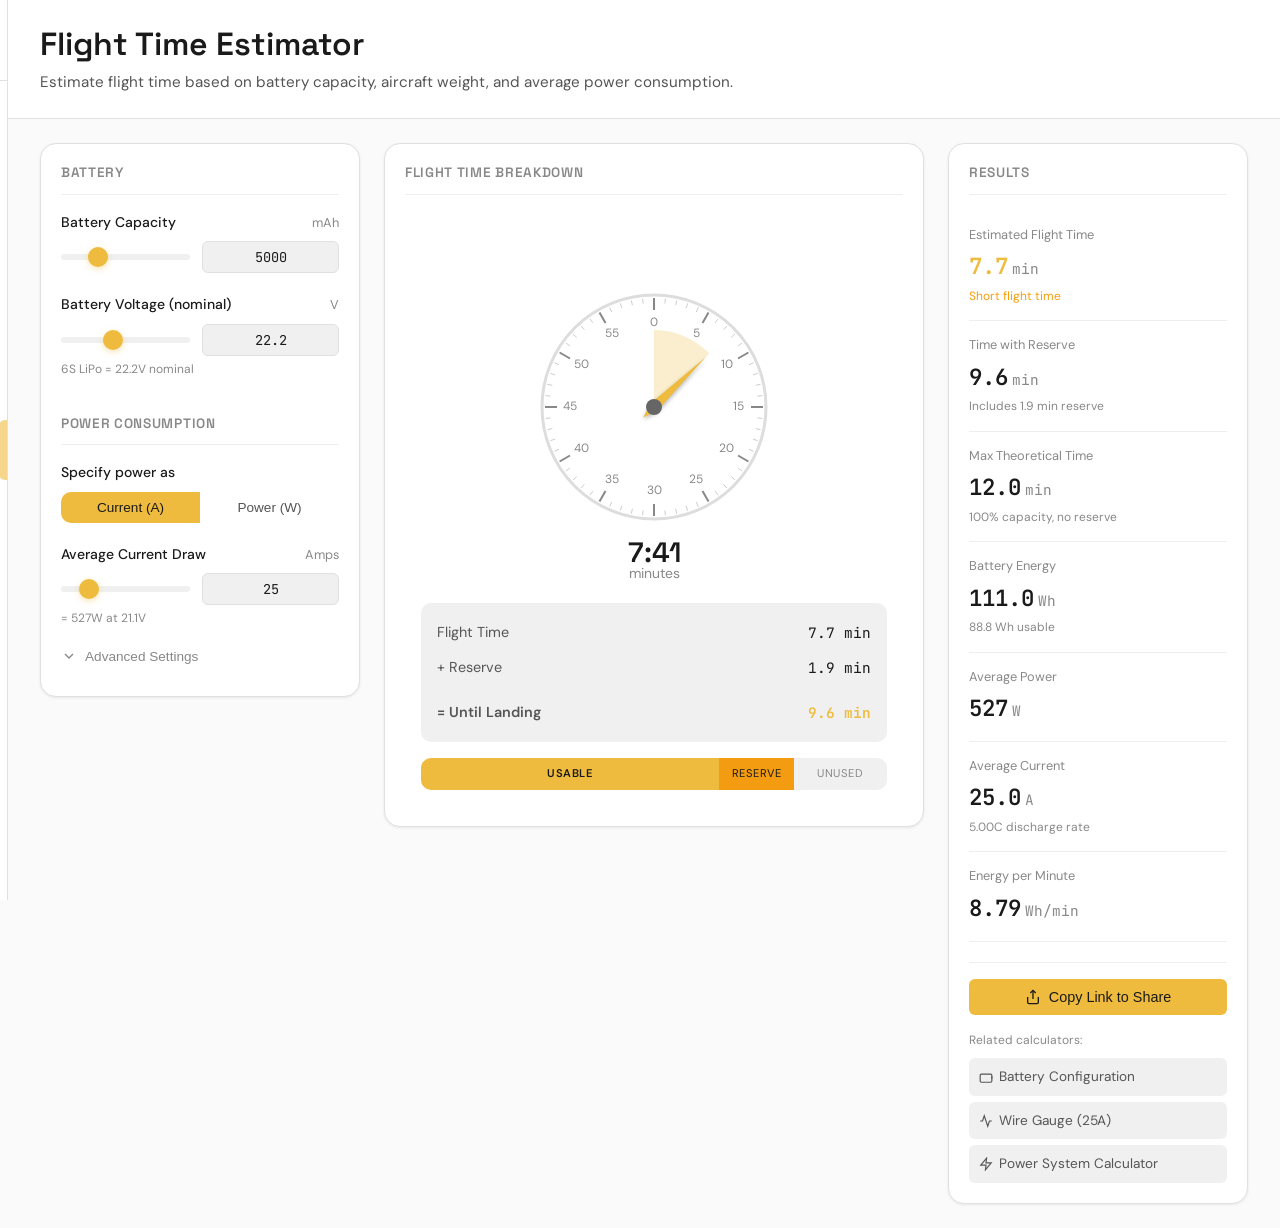
==== flight-time.html @ ba7ab537 "Initial commit" ====
<!DOCTYPE html>
<html lang="en">
<head>
  <meta charset="UTF-8">
  <meta name="viewport" content="width=device-width, initial-scale=1.0">
  <title>Flight Time Estimator - FlightBench</title>
  <meta name="description" content="Estimate UAV flight time based on battery capacity, aircraft weight, and power consumption. Calculate hover time and mixed flight profiles.">

  <!-- Fonts -->
  <link rel="preconnect" href="https://fonts.googleapis.com">
  <link rel="preconnect" href="https://fonts.gstatic.com" crossorigin>
  <link href="https://fonts.googleapis.com/css2?family=DM+Sans:wght@400;500;600;700&family=JetBrains+Mono:wght@400;500&family=Space+Grotesk:wght@500;600;700&display=swap" rel="stylesheet">

  <link rel="stylesheet" href="styles.css">

  <!-- Favicon -->
  <link rel="icon" href="data:image/svg+xml,<svg xmlns='http://www.w3.org/2000/svg' viewBox='0 0 100 100'><rect fill='%23eebb3e' rx='20' width='100' height='100'/><path d='M50 20 L70 45 L60 45 L60 80 L40 80 L40 45 L30 45 Z' fill='%231a1a1a'/></svg>">
</head>
<body>
  <div class="app-container">
    <!-- Sidebar Navigation -->
    <aside class="sidebar">
      <div class="sidebar-header">
        <a href="index.html" class="logo">
          <div class="logo-icon">
            <svg viewBox="0 0 24 24" fill="none" stroke="currentColor" stroke-width="2">
              <path d="M12 2L15 9H21L16 14L18 22L12 18L6 22L8 14L3 9H9L12 2Z"/>
            </svg>
          </div>
          <span class="logo-text">Flight<span>Bench</span></span>
        </a>
      </div>

      <div class="sidebar-search">
        <input type="text" class="search-input" placeholder="Search calculators..." aria-label="Search calculators">
      </div>

      <nav class="sidebar-nav">
        <div class="nav-category">
          <div class="nav-category-title">Power System</div>
          <a href="power-system.html" class="nav-item">
            <svg viewBox="0 0 24 24" fill="none" stroke="currentColor" stroke-width="2">
              <path d="M13 2L3 14h9l-1 8 10-12h-9l1-8z"/>
            </svg>
            Power System Calculator
          </a>
          <a href="wire-gauge.html" class="nav-item">
            <svg viewBox="0 0 24 24" fill="none" stroke="currentColor" stroke-width="2">
              <path d="M22 12h-4l-3 9L9 3l-3 9H2"/>
            </svg>
            Wire Gauge Calculator
          </a>
          <a href="battery-config.html" class="nav-item">
            <svg viewBox="0 0 24 24" fill="none" stroke="currentColor" stroke-width="2">
              <rect x="2" y="7" width="20" height="14" rx="2"/>
              <path d="M22 11v4"/>
              <path d="M6 11v6"/>
              <path d="M10 11v6"/>
              <path d="M14 11v6"/>
              <path d="M18 11v6"/>
            </svg>
            Battery Configuration
          </a>
        </div>

        <div class="nav-category">
          <div class="nav-category-title">Mission Planning</div>
          <a href="flight-time.html" class="nav-item active">
            <svg viewBox="0 0 24 24" fill="none" stroke="currentColor" stroke-width="2">
              <circle cx="12" cy="12" r="10"/>
              <polyline points="12 6 12 12 16 14"/>
            </svg>
            Flight Time Estimator
          </a>
          <a href="range-estimator.html" class="nav-item">
            <svg viewBox="0 0 24 24" fill="none" stroke="currentColor" stroke-width="2">
              <path d="M21 10c0 7-9 13-9 13s-9-6-9-13a9 9 0 0118 0z"/>
              <circle cx="12" cy="10" r="3"/>
            </svg>
            Range Estimator
          </a>
        </div>

        <div class="nav-category">
          <div class="nav-category-title">Mechanical</div>
          <a href="thrust-weight.html" class="nav-item">
            <svg viewBox="0 0 24 24" fill="none" stroke="currentColor" stroke-width="2">
              <path d="M12 2v20M2 12h20"/>
              <circle cx="12" cy="12" r="4"/>
            </svg>
            Thrust-to-Weight Ratio
          </a>
        </div>
      </nav>
    </aside>

    <!-- Main Content -->
    <main class="main-content">
      <header class="page-header">
        <h1>Flight Time Estimator</h1>
        <p>Estimate flight time based on battery capacity, aircraft weight, and average power consumption.</p>
      </header>

      <div class="calculator-container">
        <div class="calculator-grid">
          <!-- Inputs Panel -->
          <div class="card inputs-panel">
            <h2 class="card-title">Battery</h2>

            <!-- Battery Capacity -->
            <div class="input-group">
              <label class="input-label">
                Battery Capacity
                <span class="input-unit">mAh</span>
              </label>
              <div class="slider-container">
                <input type="range" class="slider" id="capacity-slider" min="100" max="20000" value="5000" step="100">
                <input type="text" class="slider-value" id="capacity-value" value="5000">
              </div>
            </div>

            <!-- Battery Voltage -->
            <div class="input-group">
              <label class="input-label">
                Battery Voltage (nominal)
                <span class="input-unit">V</span>
              </label>
              <div class="slider-container">
                <input type="range" class="slider" id="voltage-slider" min="3.7" max="52" value="22.2" step="0.1">
                <input type="text" class="slider-value" id="voltage-value" value="22.2">
              </div>
              <div class="input-hint">6S LiPo = 22.2V nominal</div>
            </div>

            <hr class="divider">

            <h2 class="card-title">Power Consumption</h2>

            <!-- Input Mode Toggle -->
            <div class="input-group">
              <label class="input-label">Specify power as</label>
              <div class="toggle-group">
                <button class="toggle-btn active" id="mode-current" data-mode="current">Current (A)</button>
                <button class="toggle-btn" id="mode-power" data-mode="power">Power (W)</button>
              </div>
            </div>

            <!-- Current Input Mode -->
            <div id="current-mode">
              <div class="input-group">
                <label class="input-label">
                  Average Current Draw
                  <span class="input-unit">Amps</span>
                </label>
                <div class="slider-container">
                  <input type="range" class="slider" id="current-slider" min="1" max="150" value="25" step="0.5">
                  <input type="text" class="slider-value" id="current-value" value="25">
                </div>
                <div class="input-hint" id="power-hint">= 555W at 22.2V</div>
              </div>
            </div>

            <!-- Power Input Mode -->
            <div id="power-mode" style="display: none;">
              <div class="input-group">
                <label class="input-label">
                  Average Power Consumption
                  <span class="input-unit">Watts</span>
                </label>
                <div class="slider-container">
                  <input type="range" class="slider" id="power-slider" min="10" max="5000" value="555" step="5">
                  <input type="text" class="slider-value" id="power-value" value="555">
                </div>
                <div class="input-hint" id="current-hint">= 25A at 22.2V</div>
              </div>
            </div>

            <!-- Advanced Settings Toggle -->
            <button class="advanced-toggle" id="advanced-toggle">
              <svg viewBox="0 0 24 24" fill="none" stroke="currentColor" stroke-width="2">
                <polyline points="6 9 12 15 18 9"/>
              </svg>
              Advanced Settings
            </button>

            <div class="advanced-content" id="advanced-content">
              <!-- Usable Capacity -->
              <div class="input-group">
                <label class="input-label">
                  Usable Battery Capacity
                  <span class="input-unit">%</span>
                </label>
                <div class="slider-container">
                  <input type="range" class="slider" id="usable-slider" min="50" max="100" value="80" step="5">
                  <input type="text" class="slider-value" id="usable-value" value="80">
                </div>
                <div class="input-hint">80% recommended to preserve battery health</div>
              </div>

              <!-- Reserve -->
              <div class="input-group">
                <label class="input-label">
                  Landing Reserve
                  <span class="input-unit">%</span>
                </label>
                <div class="input-row">
                  <input type="text" class="input-field" id="reserve-input" value="20" style="width: 100px;">
                </div>
                <div class="input-hint">Safety margin for return-to-home</div>
              </div>

              <!-- Voltage Sag -->
              <div class="input-group">
                <label class="input-label">
                  Voltage Sag Factor
                  <span class="input-unit">%</span>
                </label>
                <div class="input-row">
                  <input type="text" class="input-field" id="sag-input" value="5" style="width: 100px;">
                </div>
                <div class="input-hint">Accounts for voltage drop under load</div>
              </div>
            </div>
          </div>

          <!-- Visualization Area -->
          <div class="card viz-area">
            <h2 class="card-title">Flight Time Breakdown</h2>
            <div class="time-display">
              <canvas id="time-gauge" class="time-gauge"></canvas>
            </div>
            <div class="time-breakdown" id="time-breakdown">
              <!-- Generated by JS -->
            </div>
            <div class="battery-usage-bar">
              <div class="usage-section usable" id="bar-usable">
                <span>Usable</span>
              </div>
              <div class="usage-section reserve" id="bar-reserve">
                <span>Reserve</span>
              </div>
              <div class="usage-section unused" id="bar-unused">
                <span>Unused</span>
              </div>
            </div>
          </div>

          <!-- Results Panel -->
          <div class="card results-panel">
            <h2 class="card-title">Results</h2>

            <div class="result-item">
              <div class="result-label">Estimated Flight Time</div>
              <div class="result-value highlight" id="result-time">—<span class="unit">min</span></div>
              <div class="result-subtext" id="result-time-note"></div>
            </div>

            <div class="result-item">
              <div class="result-label">Time with Reserve</div>
              <div class="result-value" id="result-time-reserve">—<span class="unit">min</span></div>
              <div class="result-subtext" id="result-reserve-note"></div>
            </div>

            <div class="result-item">
              <div class="result-label">Max Theoretical Time</div>
              <div class="result-value" id="result-time-max">—<span class="unit">min</span></div>
              <div class="result-subtext">100% capacity, no reserve</div>
            </div>

            <div class="result-item">
              <div class="result-label">Battery Energy</div>
              <div class="result-value" id="result-energy">—<span class="unit">Wh</span></div>
              <div class="result-subtext" id="result-energy-usable"></div>
            </div>

            <div class="result-item">
              <div class="result-label">Average Power</div>
              <div class="result-value" id="result-power">—<span class="unit">W</span></div>
            </div>

            <div class="result-item">
              <div class="result-label">Average Current</div>
              <div class="result-value" id="result-current">—<span class="unit">A</span></div>
              <div class="result-subtext" id="result-crate"></div>
            </div>

            <div class="result-item">
              <div class="result-label">Energy per Minute</div>
              <div class="result-value" id="result-wh-min">—<span class="unit">Wh/min</span></div>
            </div>

            <!-- Share Section -->
            <div class="share-section">
              <button class="btn btn-primary btn-full" id="share-btn">
                <svg viewBox="0 0 24 24" fill="none" stroke="currentColor" stroke-width="2">
                  <path d="M4 12v8a2 2 0 002 2h12a2 2 0 002-2v-8"/>
                  <polyline points="16 6 12 2 8 6"/>
                  <line x1="12" y1="2" x2="12" y2="15"/>
                </svg>
                Copy Link to Share
              </button>
            </div>

            <!-- Use in other calculators -->
            <div class="use-in-section" id="use-in-section">
              <div class="use-in-title">Related calculators:</div>
              <div class="use-in-links" id="use-in-links">
                <!-- Populated by JS -->
              </div>
            </div>
          </div>
        </div>
      </div>
    </main>

    <!-- Mobile Menu Button -->
    <button class="mobile-menu-btn" aria-label="Open menu">
      <svg viewBox="0 0 24 24" fill="none" stroke="currentColor" stroke-width="2">
        <path d="M3 12h18M3 6h18M3 18h18"/>
      </svg>
    </button>
  </div>

  <script src="flightbench.js"></script>
  <script>
    // Flight Time Estimator Logic
    const FlightTimeCalc = {
      // Current state
      state: {
        capacity: 5000,      // mAh
        voltage: 22.2,       // V
        inputMode: 'current',
        current: 25,         // A
        power: 555,          // W
        usableCapacity: 80,  // %
        reserve: 20,         // %
        voltageSag: 5        // %
      },

      // Animation
      animation: {
        currentTime: 0,
        targetTime: 0,
        frameId: null
      },

      // Initialize
      init() {
        this.bindInputs();
        this.loadFromUrl();
        this.calculate();
        this.initGauge();
        this.startAnimation();
      },

      // Bind all input events
      bindInputs() {
        // Mode toggle
        document.querySelectorAll('.toggle-btn').forEach(btn => {
          btn.addEventListener('click', (e) => {
            document.querySelectorAll('.toggle-btn').forEach(b => b.classList.remove('active'));
            e.target.classList.add('active');
            this.state.inputMode = e.target.dataset.mode;
            this.updateInputMode();
            this.calculate();
          });
        });

        // Slider + value pairs
        this.bindSlider('capacity', 'capacity-slider', 'capacity-value');
        this.bindSlider('voltage', 'voltage-slider', 'voltage-value');
        this.bindSlider('current', 'current-slider', 'current-value');
        this.bindSlider('power', 'power-slider', 'power-value');
        this.bindSlider('usableCapacity', 'usable-slider', 'usable-value');

        // Direct inputs
        this.bindInput('reserve', 'reserve-input');
        this.bindInput('voltageSag', 'sag-input');

        // Share button
        document.getElementById('share-btn').addEventListener('click', () => {
          FlightBench.state.copyShareUrl();
        });
      },

      bindSlider(stateKey, sliderId, valueId) {
        const slider = document.getElementById(sliderId);
        const valueInput = document.getElementById(valueId);

        const update = (val) => {
          const num = parseFloat(val);
          if (!isNaN(num)) {
            this.state[stateKey] = num;
            slider.value = num;
            valueInput.value = num;
            this.calculate();
          }
        };

        slider.addEventListener('input', (e) => update(e.target.value));
        valueInput.addEventListener('change', (e) => update(e.target.value));
        valueInput.addEventListener('keyup', (e) => {
          if (e.key === 'Enter') update(e.target.value);
        });
      },

      bindInput(stateKey, inputId) {
        const input = document.getElementById(inputId);
        input.addEventListener('change', (e) => {
          const num = parseFloat(e.target.value);
          if (!isNaN(num)) {
            this.state[stateKey] = num;
            this.calculate();
          }
        });
      },

      updateInputMode() {
        const currentMode = document.getElementById('current-mode');
        const powerMode = document.getElementById('power-mode');

        if (this.state.inputMode === 'current') {
          currentMode.style.display = 'block';
          powerMode.style.display = 'none';
        } else {
          currentMode.style.display = 'none';
          powerMode.style.display = 'block';
        }
      },

      // Load state from URL
      loadFromUrl() {
        const urlState = FlightBench.state.getAll();

        if (urlState.cap) {
          this.state.capacity = urlState.cap;
          document.getElementById('capacity-slider').value = urlState.cap;
          document.getElementById('capacity-value').value = urlState.cap;
        }
        if (urlState.v) {
          this.state.voltage = urlState.v;
          document.getElementById('voltage-slider').value = urlState.v;
          document.getElementById('voltage-value').value = urlState.v;
        }
        if (urlState.current) {
          this.state.current = urlState.current;
          document.getElementById('current-slider').value = urlState.current;
          document.getElementById('current-value').value = urlState.current;
        }
        if (urlState.power) {
          this.state.power = urlState.power;
          this.state.inputMode = 'power';
          document.getElementById('power-slider').value = urlState.power;
          document.getElementById('power-value').value = urlState.power;
          document.querySelectorAll('.toggle-btn').forEach(b => b.classList.remove('active'));
          document.getElementById('mode-power').classList.add('active');
          this.updateInputMode();
        }
        if (urlState.usable) {
          this.state.usableCapacity = urlState.usable;
          document.getElementById('usable-slider').value = urlState.usable;
          document.getElementById('usable-value').value = urlState.usable;
        }
        if (urlState.reserve) {
          this.state.reserve = urlState.reserve;
          document.getElementById('reserve-input').value = urlState.reserve;
        }
      },

      // Save state to URL
      saveToUrl() {
        const params = {
          cap: this.state.capacity,
          v: this.state.voltage,
          usable: this.state.usableCapacity,
          reserve: this.state.reserve
        };

        if (this.state.inputMode === 'current') {
          params.current = this.state.current;
        } else {
          params.power = this.state.power;
        }

        FlightBench.state.set(params);
      },

      // Main calculation
      calculate() {
        const s = this.state;

        // Effective voltage under load
        const effectiveVoltage = s.voltage * (1 - s.voltageSag / 100);

        // Calculate power and current based on input mode
        let avgPower, avgCurrent;
        if (s.inputMode === 'current') {
          avgCurrent = s.current;
          avgPower = avgCurrent * effectiveVoltage;
          // Update power hint
          document.getElementById('power-hint').textContent =
            `= ${avgPower.toFixed(0)}W at ${effectiveVoltage.toFixed(1)}V`;
        } else {
          avgPower = s.power;
          avgCurrent = avgPower / effectiveVoltage;
          // Update current hint
          document.getElementById('current-hint').textContent =
            `= ${avgCurrent.toFixed(1)}A at ${effectiveVoltage.toFixed(1)}V`;
        }

        // Battery energy
        const totalEnergy = (s.capacity / 1000) * s.voltage; // Wh
        const usableEnergy = totalEnergy * (s.usableCapacity / 100);

        // Usable capacity in mAh
        const usableCapacityMah = s.capacity * (s.usableCapacity / 100);

        // Flight times
        const maxTimeMinutes = (s.capacity / 1000 / avgCurrent) * 60; // 100% capacity
        const usableTimeMinutes = (usableCapacityMah / 1000 / avgCurrent) * 60;
        const reserveTimeMinutes = usableTimeMinutes * (s.reserve / 100);
        const flightTimeMinutes = usableTimeMinutes - reserveTimeMinutes;

        // C-rate
        const cRate = avgCurrent / (s.capacity / 1000);

        // Energy per minute
        const whPerMinute = avgPower / 60;

        // Update animation target
        this.animation.targetTime = flightTimeMinutes;

        // Update results display
        this.updateResults({
          flightTime: flightTimeMinutes,
          reserveTime: reserveTimeMinutes,
          usableTime: usableTimeMinutes,
          maxTime: maxTimeMinutes,
          totalEnergy,
          usableEnergy,
          avgPower,
          avgCurrent,
          cRate,
          whPerMinute
        });

        // Update breakdown
        this.updateBreakdown(flightTimeMinutes, reserveTimeMinutes, usableTimeMinutes, maxTimeMinutes);

        // Update usage bar
        this.updateUsageBar(s.usableCapacity, s.reserve);

        // Save to URL
        this.saveToUrl();
      },

      updateResults(r) {
        // Format time as minutes or hours:minutes
        const formatTime = (mins) => {
          if (mins >= 60) {
            const h = Math.floor(mins / 60);
            const m = Math.round(mins % 60);
            return `${h}h ${m}m`;
          }
          return `${mins.toFixed(1)}`;
        };

        document.getElementById('result-time').innerHTML =
          `${formatTime(r.flightTime)}<span class="unit">${r.flightTime >= 60 ? '' : 'min'}</span>`;

        const timeNote = document.getElementById('result-time-note');
        if (r.flightTime < 5) {
          timeNote.textContent = 'Very short flight time';
          timeNote.className = 'result-subtext status-warning';
        } else if (r.flightTime < 10) {
          timeNote.textContent = 'Short flight time';
          timeNote.className = 'result-subtext status-warning';
        } else {
          timeNote.textContent = 'Usable flight duration';
          timeNote.className = 'result-subtext status-good';
        }

        document.getElementById('result-time-reserve').innerHTML =
          `${formatTime(r.usableTime)}<span class="unit">${r.usableTime >= 60 ? '' : 'min'}</span>`;
        document.getElementById('result-reserve-note').textContent =
          `Includes ${r.reserveTime.toFixed(1)} min reserve`;

        document.getElementById('result-time-max').innerHTML =
          `${formatTime(r.maxTime)}<span class="unit">${r.maxTime >= 60 ? '' : 'min'}</span>`;

        document.getElementById('result-energy').innerHTML =
          `${r.totalEnergy.toFixed(1)}<span class="unit">Wh</span>`;
        document.getElementById('result-energy-usable').textContent =
          `${r.usableEnergy.toFixed(1)} Wh usable`;

        document.getElementById('result-power').innerHTML =
          `${r.avgPower.toFixed(0)}<span class="unit">W</span>`;

        document.getElementById('result-current').innerHTML =
          `${r.avgCurrent.toFixed(1)}<span class="unit">A</span>`;
        document.getElementById('result-crate').textContent =
          `${r.cRate.toFixed(2)}C discharge rate`;

        document.getElementById('result-wh-min').innerHTML =
          `${r.whPerMinute.toFixed(2)}<span class="unit">Wh/min</span>`;

        // Update use-in links
        this.updateUseInLinks(r);
      },

      updateBreakdown(flight, reserve, usable, max) {
        const container = document.getElementById('time-breakdown');
        container.innerHTML = `
          <div class="breakdown-item">
            <span class="breakdown-label">Flight Time</span>
            <span class="breakdown-value">${flight.toFixed(1)} min</span>
          </div>
          <div class="breakdown-item reserve">
            <span class="breakdown-label">+ Reserve</span>
            <span class="breakdown-value">${reserve.toFixed(1)} min</span>
          </div>
          <div class="breakdown-item total">
            <span class="breakdown-label">= Until Landing</span>
            <span class="breakdown-value">${usable.toFixed(1)} min</span>
          </div>
        `;
      },

      updateUsageBar(usable, reserve) {
        const flightPct = usable * (1 - reserve / 100);
        const reservePct = usable * (reserve / 100);
        const unusedPct = 100 - usable;

        document.getElementById('bar-usable').style.width = `${flightPct}%`;
        document.getElementById('bar-reserve').style.width = `${reservePct}%`;
        document.getElementById('bar-unused').style.width = `${unusedPct}%`;
      },

      // Gauge visualization
      canvas: null,
      ctx: null,

      initGauge() {
        this.canvas = document.getElementById('time-gauge');
        this.ctx = this.canvas.getContext('2d');
        this.resizeGauge();
        window.addEventListener('resize', () => this.resizeGauge());
      },

      resizeGauge() {
        const container = this.canvas.parentElement;
        const dpr = window.devicePixelRatio || 1;
        const size = Math.min(container.clientWidth, 280);
        const height = size + 80; // Extra height for time readout below clock
        this.canvas.width = size * dpr;
        this.canvas.height = height * dpr;
        this.canvas.style.width = size + 'px';
        this.canvas.style.height = height + 'px';
        this.ctx.scale(dpr, dpr);
      },

      startAnimation() {
        const animate = () => {
          this.animation.frameId = requestAnimationFrame(animate);
          this.updateAnimation();
          this.drawGauge();
        };
        animate();
      },

      updateAnimation() {
        const lerpFactor = 0.1;
        this.animation.currentTime = FlightBench.lerp(
          this.animation.currentTime,
          this.animation.targetTime,
          lerpFactor
        );
      },

      drawGauge() {
        const ctx = this.ctx;
        const w = this.canvas.clientWidth;
        const h = this.canvas.clientHeight;

        // Get theme colors
        const isDark = document.documentElement.getAttribute('data-theme') === 'dark';
        const bgColor = isDark ? '#1e1e1e' : '#f0f0f0';
        const textColor = isDark ? '#f0f0f0' : '#1a1a1a';
        const mutedColor = isDark ? '#707070' : '#888888';
        const accentColor = '#eebb3e';

        // Clear canvas (transparent)
        ctx.clearRect(0, 0, w, h);

        const cx = w / 2;
        const cy = h / 2;
        const radius = Math.min(w, h) * 0.4;

        // Draw clock face
        ctx.strokeStyle = isDark ? '#333' : '#ddd';
        ctx.lineWidth = 3;
        ctx.beginPath();
        ctx.arc(cx, cy, radius, 0, Math.PI * 2);
        ctx.stroke();

        // Draw minute marks
        for (let i = 0; i < 60; i++) {
          const angle = (i / 60) * Math.PI * 2 - Math.PI / 2;
          const isMajor = i % 5 === 0;
          const innerR = radius - (isMajor ? 15 : 8);
          const outerR = radius - 3;

          ctx.strokeStyle = isMajor ? mutedColor : (isDark ? '#444' : '#ccc');
          ctx.lineWidth = isMajor ? 2 : 1;
          ctx.beginPath();
          ctx.moveTo(cx + Math.cos(angle) * innerR, cy + Math.sin(angle) * innerR);
          ctx.lineTo(cx + Math.cos(angle) * outerR, cy + Math.sin(angle) * outerR);
          ctx.stroke();
        }

        // Draw numbers
        ctx.fillStyle = mutedColor;
        ctx.font = '12px "DM Sans", sans-serif';
        ctx.textAlign = 'center';
        ctx.textBaseline = 'middle';
        for (let i = 0; i < 12; i++) {
          const num = i * 5;
          const angle = (i / 12) * Math.PI * 2 - Math.PI / 2;
          const r = radius - 28;
          ctx.fillText(num.toString(), cx + Math.cos(angle) * r, cy + Math.sin(angle) * r);
        }

        // Draw filled arc for flight time
        const flightAngle = Math.min((this.animation.currentTime / 60) * Math.PI * 2, Math.PI * 2);
        ctx.fillStyle = accentColor + '40';
        ctx.beginPath();
        ctx.moveTo(cx, cy);
        ctx.arc(cx, cy, radius - 35, -Math.PI / 2, -Math.PI / 2 + flightAngle);
        ctx.closePath();
        ctx.fill();

        // Draw minute hand
        const minuteAngle = (this.animation.currentTime / 60) * Math.PI * 2 - Math.PI / 2;
        const handLength = radius - 40;

        ctx.save();
        ctx.translate(cx, cy);
        ctx.rotate(minuteAngle + Math.PI / 2);

        // Hand shadow
        ctx.shadowColor = 'rgba(0,0,0,0.3)';
        ctx.shadowBlur = 4;
        ctx.shadowOffsetY = 2;

        // Hand
        ctx.fillStyle = accentColor;
        ctx.beginPath();
        ctx.moveTo(0, -handLength);
        ctx.lineTo(-5, 0);
        ctx.lineTo(0, 15);
        ctx.lineTo(5, 0);
        ctx.closePath();
        ctx.fill();

        ctx.restore();

        // Center cap
        ctx.fillStyle = isDark ? '#404040' : '#666';
        ctx.beginPath();
        ctx.arc(cx, cy, 8, 0, Math.PI * 2);
        ctx.fill();

        // Time display
        const displayTime = this.animation.currentTime;
        const mins = Math.floor(displayTime);
        const secs = Math.round((displayTime % 1) * 60);

        ctx.fillStyle = textColor;
        ctx.font = '600 28px "Space Grotesk", sans-serif';
        ctx.textAlign = 'center';
        ctx.fillText(`${mins}:${secs.toString().padStart(2, '0')}`, cx, cy + radius + 35);

        ctx.fillStyle = mutedColor;
        ctx.font = '14px "DM Sans", sans-serif';
        ctx.fillText('minutes', cx, cy + radius + 55);
      },

      updateUseInLinks(r) {
        const container = document.getElementById('use-in-links');
        container.innerHTML = '';

        // Battery Config link
        const batteryLink = document.createElement('a');
        batteryLink.href = `battery-config.html?cap=${this.state.capacity}`;
        batteryLink.className = 'use-in-link';
        batteryLink.innerHTML = `
          <svg viewBox="0 0 24 24" fill="none" stroke="currentColor" stroke-width="2">
            <rect x="2" y="7" width="20" height="14" rx="2"/>
            <path d="M22 11v4"/>
          </svg>
          Battery Configuration
        `;
        container.appendChild(batteryLink);

        // Wire Gauge link
        const wireLink = document.createElement('a');
        wireLink.href = `wire-gauge.html?current=${Math.ceil(r.avgCurrent)}&voltage=${this.state.voltage}`;
        wireLink.className = 'use-in-link';
        wireLink.innerHTML = `
          <svg viewBox="0 0 24 24" fill="none" stroke="currentColor" stroke-width="2">
            <path d="M22 12h-4l-3 9L9 3l-3 9H2"/>
          </svg>
          Wire Gauge (${r.avgCurrent.toFixed(0)}A)
        `;
        container.appendChild(wireLink);

        // Power System link
        const powerLink = document.createElement('a');
        powerLink.href = `power-system.html`;
        powerLink.className = 'use-in-link';
        powerLink.innerHTML = `
          <svg viewBox="0 0 24 24" fill="none" stroke="currentColor" stroke-width="2">
            <path d="M13 2L3 14h9l-1 8 10-12h-9l1-8z"/>
          </svg>
          Power System Calculator
        `;
        container.appendChild(powerLink);
      }
    };

    // Initialize calculator when DOM is ready
    document.addEventListener('DOMContentLoaded', () => {
      FlightTimeCalc.init();
    });
  </script>

  <style>
    /* Toggle group */
    .toggle-group {
      display: flex;
      gap: 0;
      border-radius: var(--radius-md);
      overflow: hidden;
      border: 1px solid var(--border-color);
    }

    .toggle-btn {
      flex: 1;
      padding: 8px 12px;
      background: var(--bg-secondary);
      border: none;
      color: var(--text-secondary);
      font-size: 0.85rem;
      font-weight: 500;
      cursor: pointer;
      transition: all var(--transition-fast);
    }

    .toggle-btn:hover {
      background: var(--bg-tertiary);
    }

    .toggle-btn.active {
      background: var(--accent);
      color: #1a1a1a;
    }

    .divider {
      border: none;
      border-top: 1px solid var(--border-color);
      margin: 16px 0;
    }

    .input-hint {
      font-size: 0.75rem;
      color: var(--text-muted);
      margin-top: 4px;
    }

    /* Time display */
    .time-display {
      display: flex;
      justify-content: center;
      padding: 16px 0;
    }

    .time-gauge {
      max-width: 100%;
    }

    /* Time breakdown */
    .time-breakdown {
      padding: 12px 16px;
      background: var(--bg-tertiary);
      border-radius: var(--radius-md);
      margin: 0 16px;
    }

    .breakdown-item {
      display: flex;
      justify-content: space-between;
      padding: 6px 0;
      font-size: 0.9rem;
    }

    .breakdown-item.reserve {
      color: var(--text-muted);
    }

    .breakdown-item.total {
      border-top: 1px solid var(--border-color);
      margin-top: 6px;
      padding-top: 10px;
      font-weight: 600;
    }

    .breakdown-label {
      color: var(--text-secondary);
    }

    .breakdown-value {
      font-family: 'JetBrains Mono', monospace;
      color: var(--text-primary);
    }

    .breakdown-item.total .breakdown-value {
      color: var(--accent);
    }

    /* Battery usage bar */
    .battery-usage-bar {
      display: flex;
      height: 32px;
      margin: 16px;
      border-radius: var(--radius-md);
      overflow: hidden;
      font-size: 0.7rem;
      text-transform: uppercase;
      letter-spacing: 0.5px;
    }

    .usage-section {
      display: flex;
      align-items: center;
      justify-content: center;
      transition: width var(--transition-normal);
      min-width: 0;
      overflow: hidden;
    }

    .usage-section span {
      white-space: nowrap;
    }

    .usage-section.usable {
      background: var(--accent);
      color: #1a1a1a;
      font-weight: 600;
    }

    .usage-section.reserve {
      background: #f39c12;
      color: #1a1a1a;
    }

    .usage-section.unused {
      background: var(--bg-tertiary);
      color: var(--text-muted);
    }

    /* Responsive */
    @media (max-width: 600px) {
      .battery-usage-bar {
        height: 24px;
        font-size: 0.6rem;
      }
    }
  </style>
</body>
</html>
---- styles.css ----
/* FlightBench Design System */

:root {
  /* Colors - Light Mode */
  --accent: #eebb3e;
  --accent-hover: #d4a535;
  --accent-soft: rgba(238, 187, 62, 0.15);
  --accent-glow: rgba(238, 187, 62, 0.4);
  
  --bg-primary: #fafafa;
  --bg-secondary: #ffffff;
  --bg-tertiary: #f0f0f0;
  --bg-card: #ffffff;
  
  --text-primary: #1a1a1a;
  --text-secondary: #555555;
  --text-muted: #888888;
  
  --border: #e0e0e0;
  --border-light: #eeeeee;
  
  --success: #22c55e;
  --warning: #f59e0b;
  --error: #ef4444;
  
  --shadow-sm: 0 1px 3px rgba(0,0,0,0.08);
  --shadow-md: 0 4px 12px rgba(0,0,0,0.1);
  --shadow-lg: 0 8px 30px rgba(0,0,0,0.12);
  
  --radius-sm: 6px;
  --radius-md: 10px;
  --radius-lg: 16px;
  
  --transition-fast: 150ms ease;
  --transition-normal: 250ms ease;
  --transition-slow: 400ms ease;
  
  --sidebar-width: 280px;
  --header-height: 64px;
}

[data-theme="dark"] {
  --bg-primary: #0f0f0f;
  --bg-secondary: #1a1a1a;
  --bg-tertiary: #252525;
  --bg-card: #1e1e1e;
  
  --text-primary: #f0f0f0;
  --text-secondary: #b0b0b0;
  --text-muted: #707070;
  
  --border: #333333;
  --border-light: #2a2a2a;
  
  --shadow-sm: 0 1px 3px rgba(0,0,0,0.3);
  --shadow-md: 0 4px 12px rgba(0,0,0,0.4);
  --shadow-lg: 0 8px 30px rgba(0,0,0,0.5);
}

/* Reset & Base */
*, *::before, *::after {
  box-sizing: border-box;
  margin: 0;
  padding: 0;
}

html {
  font-size: 16px;
  -webkit-font-smoothing: antialiased;
  -moz-osx-font-smoothing: grayscale;
}

body {
  font-family: 'DM Sans', -apple-system, BlinkMacSystemFont, 'Segoe UI', sans-serif;
  background: var(--bg-primary);
  color: var(--text-primary);
  line-height: 1.6;
  min-height: 100vh;
}

/* Typography */
h1, h2, h3, h4 {
  font-family: 'Space Grotesk', 'DM Sans', sans-serif;
  font-weight: 600;
  line-height: 1.3;
  color: var(--text-primary);
}

h1 { font-size: 2rem; }
h2 { font-size: 1.5rem; }
h3 { font-size: 1.125rem; }
h4 { font-size: 1rem; }

p {
  color: var(--text-secondary);
}

/* Layout */
.app-container {
  display: flex;
  min-height: 100vh;
}

/* Sidebar */
.sidebar {
  position: fixed;
  left: 0;
  top: 0;
  bottom: 0;
  width: var(--sidebar-width);
  background: var(--bg-secondary);
  border-right: 1px solid var(--border);
  transform: translateX(calc(-1 * var(--sidebar-width) + 8px));
  transition: transform var(--transition-normal);
  z-index: 100;
  display: flex;
  flex-direction: column;
  overflow: hidden;
}

.sidebar::after {
  content: '';
  position: absolute;
  right: 0;
  top: 50%;
  transform: translateY(-50%);
  width: 8px;
  height: 60px;
  background: var(--accent);
  border-radius: var(--radius-sm) 0 0 var(--radius-sm);
  opacity: 0.6;
  transition: opacity var(--transition-fast);
}

.sidebar:hover,
.sidebar:focus-within {
  transform: translateX(0);
}

.sidebar:hover::after,
.sidebar:focus-within::after {
  opacity: 0;
}

.sidebar-header {
  padding: 20px;
  border-bottom: 1px solid var(--border);
}

.logo {
  display: flex;
  align-items: center;
  gap: 12px;
  text-decoration: none;
  color: var(--text-primary);
}

.logo-icon {
  width: 40px;
  height: 40px;
  background: linear-gradient(135deg, var(--accent) 0%, var(--accent-hover) 100%);
  border-radius: var(--radius-md);
  display: flex;
  align-items: center;
  justify-content: center;
  box-shadow: 0 2px 8px var(--accent-glow);
}

.logo-icon svg {
  width: 24px;
  height: 24px;
  fill: #1a1a1a;
}

.logo-text {
  font-family: 'Space Grotesk', sans-serif;
  font-size: 1.25rem;
  font-weight: 700;
  letter-spacing: -0.02em;
}

.logo-text span {
  color: var(--accent);
}

.sidebar-search {
  padding: 16px 20px;
}

.search-input {
  width: 100%;
  padding: 10px 14px 10px 40px;
  background: var(--bg-tertiary);
  border: 1px solid var(--border);
  border-radius: var(--radius-md);
  font-size: 0.9rem;
  color: var(--text-primary);
  transition: all var(--transition-fast);
  background-image: url("data:image/svg+xml,%3Csvg xmlns='http://www.w3.org/2000/svg' width='18' height='18' viewBox='0 0 24 24' fill='none' stroke='%23888888' stroke-width='2' stroke-linecap='round' stroke-linejoin='round'%3E%3Ccircle cx='11' cy='11' r='8'%3E%3C/circle%3E%3Cpath d='m21 21-4.3-4.3'%3E%3C/path%3E%3C/svg%3E");
  background-repeat: no-repeat;
  background-position: 12px center;
}

.search-input:focus {
  outline: none;
  border-color: var(--accent);
  box-shadow: 0 0 0 3px var(--accent-soft);
}

.search-input::placeholder {
  color: var(--text-muted);
}

.sidebar-nav {
  flex: 1;
  overflow-y: auto;
  padding: 8px 12px;
}

.nav-category {
  margin-bottom: 8px;
}

.nav-category-title {
  padding: 8px 12px;
  font-size: 0.7rem;
  font-weight: 600;
  text-transform: uppercase;
  letter-spacing: 0.08em;
  color: var(--text-muted);
}

.nav-item {
  display: flex;
  align-items: center;
  gap: 10px;
  padding: 10px 12px;
  border-radius: var(--radius-sm);
  color: var(--text-secondary);
  text-decoration: none;
  font-size: 0.9rem;
  transition: all var(--transition-fast);
}

.nav-item:hover {
  background: var(--bg-tertiary);
  color: var(--text-primary);
}

.nav-item.active {
  background: var(--accent-soft);
  color: var(--accent);
  font-weight: 500;
}

.nav-item svg {
  width: 18px;
  height: 18px;
  opacity: 0.7;
  flex-shrink: 0;
}

.nav-item.active svg {
  opacity: 1;
}

/* Main Content */
.main-content {
  flex: 1;
  margin-left: 8px;
  transition: margin-left var(--transition-normal);
  min-width: 0;
}

.sidebar:hover + .main-content,
.sidebar:focus-within + .main-content {
  margin-left: var(--sidebar-width);
}

/* Header */
.page-header {
  padding: 24px 32px;
  background: var(--bg-secondary);
  border-bottom: 1px solid var(--border);
  position: sticky;
  top: 0;
  z-index: 50;
}

.page-header h1 {
  margin-bottom: 4px;
}

.page-header p {
  font-size: 0.95rem;
}

/* Calculator Layout */
.calculator-container {
  padding: 24px 32px;
  max-width: 1600px;
  margin: 0 auto;
}

.calculator-grid {
  display: grid;
  grid-template-columns: 320px 1fr 300px;
  gap: 24px;
  align-items: start;
}

@media (max-width: 1200px) {
  .calculator-grid {
    grid-template-columns: 1fr;
  }
}

/* Cards */
.card {
  background: var(--bg-card);
  border: 1px solid var(--border);
  border-radius: var(--radius-lg);
  padding: 20px;
  box-shadow: var(--shadow-sm);
}

.card-title {
  font-size: 0.85rem;
  font-weight: 600;
  text-transform: uppercase;
  letter-spacing: 0.05em;
  color: var(--text-muted);
  margin-bottom: 16px;
  padding-bottom: 12px;
  border-bottom: 1px solid var(--border-light);
}

/* Form Controls */
.input-group {
  margin-bottom: 20px;
}

.input-group:last-child {
  margin-bottom: 0;
}

.input-label {
  display: flex;
  justify-content: space-between;
  align-items: baseline;
  margin-bottom: 8px;
  font-size: 0.875rem;
  font-weight: 500;
  color: var(--text-primary);
}

.input-unit {
  font-size: 0.8rem;
  color: var(--text-muted);
  font-weight: 400;
}

.input-row {
  display: flex;
  gap: 12px;
  align-items: center;
}

.input-field {
  flex: 1;
  padding: 10px 14px;
  background: var(--bg-tertiary);
  border: 1px solid var(--border);
  border-radius: var(--radius-sm);
  font-size: 0.95rem;
  color: var(--text-primary);
  transition: all var(--transition-fast);
  font-family: 'JetBrains Mono', 'Fira Code', monospace;
}

.input-field:focus {
  outline: none;
  border-color: var(--accent);
  box-shadow: 0 0 0 3px var(--accent-soft);
}

.input-field.error {
  border-color: var(--error);
  background: rgba(239, 68, 68, 0.05);
}

.input-error {
  font-size: 0.8rem;
  color: var(--error);
  margin-top: 6px;
}

/* Slider */
.slider-container {
  flex: 2;
  display: flex;
  align-items: center;
  gap: 12px;
}

.slider {
  flex: 1;
  -webkit-appearance: none;
  appearance: none;
  height: 6px;
  background: var(--bg-tertiary);
  border-radius: 3px;
  outline: none;
  cursor: pointer;
}

.slider::-webkit-slider-thumb {
  -webkit-appearance: none;
  appearance: none;
  width: 20px;
  height: 20px;
  background: var(--accent);
  border-radius: 50%;
  cursor: pointer;
  box-shadow: 0 2px 6px var(--accent-glow);
  transition: transform var(--transition-fast);
}

.slider::-webkit-slider-thumb:hover {
  transform: scale(1.15);
}

.slider::-moz-range-thumb {
  width: 20px;
  height: 20px;
  background: var(--accent);
  border: none;
  border-radius: 50%;
  cursor: pointer;
  box-shadow: 0 2px 6px var(--accent-glow);
}

.slider-value {
  min-width: 60px;
  padding: 6px 10px;
  background: var(--bg-tertiary);
  border: 1px solid var(--border);
  border-radius: var(--radius-sm);
  font-size: 0.85rem;
  font-family: 'JetBrains Mono', monospace;
  color: var(--text-primary);
  text-align: center;
}

.slider-value:focus {
  outline: none;
  border-color: var(--accent);
}

/* Select */
.select-field {
  width: 100%;
  padding: 10px 14px;
  background: var(--bg-tertiary);
  border: 1px solid var(--border);
  border-radius: var(--radius-sm);
  font-size: 0.95rem;
  color: var(--text-primary);
  cursor: pointer;
  transition: all var(--transition-fast);
}

.select-field:focus {
  outline: none;
  border-color: var(--accent);
  box-shadow: 0 0 0 3px var(--accent-soft);
}

/* Advanced Settings */
.advanced-toggle {
  display: flex;
  align-items: center;
  gap: 8px;
  padding: 12px 0;
  margin-top: 8px;
  border: none;
  background: none;
  color: var(--text-muted);
  font-size: 0.85rem;
  cursor: pointer;
  transition: color var(--transition-fast);
}

.advanced-toggle:hover {
  color: var(--text-primary);
}

.advanced-toggle svg {
  width: 16px;
  height: 16px;
  transition: transform var(--transition-fast);
}

.advanced-toggle.open svg {
  transform: rotate(180deg);
}

.advanced-content {
  display: none;
  padding-top: 16px;
  border-top: 1px solid var(--border-light);
  margin-top: 8px;
}

.advanced-content.open {
  display: block;
  animation: slideDown var(--transition-normal);
}

@keyframes slideDown {
  from {
    opacity: 0;
    transform: translateY(-10px);
  }
  to {
    opacity: 1;
    transform: translateY(0);
  }
}

/* Visualization Area */
.viz-area {
  min-height: 400px;
  display: flex;
  flex-direction: column;
}

.viz-canvas-container {
  flex: 1;
  position: relative;
  background: var(--bg-tertiary);
  border-radius: var(--radius-md);
  overflow: hidden;
  min-height: 350px;
}

.viz-canvas {
  width: 100%;
  height: 100%;
  display: block;
}

/* Results Panel */
.results-panel {
  position: sticky;
  top: calc(var(--header-height) + 24px);
}

.result-item {
  padding: 14px 0;
  border-bottom: 1px solid var(--border-light);
}

.result-item:last-child {
  border-bottom: none;
}

.result-label {
  font-size: 0.8rem;
  color: var(--text-muted);
  margin-bottom: 4px;
}

.result-value {
  font-family: 'JetBrains Mono', monospace;
  font-size: 1.4rem;
  font-weight: 600;
  color: var(--text-primary);
}

.result-value.highlight {
  color: var(--accent);
}

.result-value .unit {
  font-size: 0.9rem;
  font-weight: 400;
  color: var(--text-muted);
  margin-left: 4px;
}

.result-subtext {
  font-size: 0.75rem;
  color: var(--text-muted);
  margin-top: 2px;
}

/* Status indicators */
.status-good {
  color: var(--success);
}

.status-warning {
  color: var(--warning);
}

.status-error {
  color: var(--error);
}

/* Share Button */
.share-section {
  margin-top: 20px;
  padding-top: 16px;
  border-top: 1px solid var(--border-light);
}

.btn {
  display: inline-flex;
  align-items: center;
  justify-content: center;
  gap: 8px;
  padding: 10px 16px;
  border: none;
  border-radius: var(--radius-sm);
  font-size: 0.9rem;
  font-weight: 500;
  cursor: pointer;
  transition: all var(--transition-fast);
}

.btn-primary {
  background: var(--accent);
  color: #1a1a1a;
}

.btn-primary:hover {
  background: var(--accent-hover);
  transform: translateY(-1px);
  box-shadow: 0 4px 12px var(--accent-glow);
}

.btn-secondary {
  background: var(--bg-tertiary);
  color: var(--text-primary);
  border: 1px solid var(--border);
}

.btn-secondary:hover {
  background: var(--border);
}

.btn-full {
  width: 100%;
}

.btn svg {
  width: 16px;
  height: 16px;
}

/* Use In Calculator Links */
.use-in-section {
  margin-top: 16px;
}

.use-in-title {
  font-size: 0.75rem;
  color: var(--text-muted);
  margin-bottom: 8px;
}

.use-in-links {
  display: flex;
  flex-direction: column;
  gap: 6px;
}

.use-in-link {
  display: flex;
  align-items: center;
  gap: 6px;
  padding: 8px 10px;
  background: var(--bg-tertiary);
  border-radius: var(--radius-sm);
  color: var(--text-secondary);
  text-decoration: none;
  font-size: 0.85rem;
  transition: all var(--transition-fast);
}

.use-in-link:hover {
  background: var(--accent-soft);
  color: var(--accent);
}

.use-in-link svg {
  width: 14px;
  height: 14px;
}

/* Homepage Styles */
.home-container {
  padding: 48px 32px;
  max-width: 1200px;
  margin: 0 auto;
}

.home-hero {
  text-align: center;
  margin-bottom: 48px;
}

.home-hero h1 {
  font-size: 2.5rem;
  margin-bottom: 12px;
}

.home-hero p {
  font-size: 1.1rem;
  max-width: 500px;
  margin: 0 auto 32px;
}

.home-search {
  max-width: 500px;
  margin: 0 auto;
}

.home-search .search-input {
  padding: 14px 18px 14px 48px;
  font-size: 1rem;
  background-position: 16px center;
}

.calculator-cards {
  display: grid;
  grid-template-columns: repeat(auto-fill, minmax(280px, 1fr));
  gap: 20px;
}

.calc-card {
  display: flex;
  flex-direction: column;
  padding: 24px;
  background: var(--bg-card);
  border: 1px solid var(--border);
  border-radius: var(--radius-lg);
  text-decoration: none;
  color: inherit;
  transition: all var(--transition-normal);
}

.calc-card:hover {
  transform: translateY(-4px);
  box-shadow: var(--shadow-lg);
  border-color: var(--accent);
}

.calc-card-icon {
  width: 48px;
  height: 48px;
  background: var(--accent-soft);
  border-radius: var(--radius-md);
  display: flex;
  align-items: center;
  justify-content: center;
  margin-bottom: 16px;
}

.calc-card-icon svg {
  width: 28px;
  height: 28px;
  stroke: var(--accent);
}

.calc-card h3 {
  margin-bottom: 8px;
}

.calc-card p {
  font-size: 0.9rem;
  line-height: 1.5;
}

/* Toast notification */
.toast {
  position: fixed;
  bottom: 24px;
  right: 24px;
  padding: 14px 20px;
  background: var(--bg-card);
  border: 1px solid var(--border);
  border-radius: var(--radius-md);
  box-shadow: var(--shadow-lg);
  font-size: 0.9rem;
  color: var(--text-primary);
  transform: translateY(100px);
  opacity: 0;
  transition: all var(--transition-normal);
  z-index: 1000;
}

.toast.show {
  transform: translateY(0);
  opacity: 1;
}

.toast.success {
  border-left: 4px solid var(--success);
}

/* Mobile Styles */
@media (max-width: 768px) {
  .sidebar {
    transform: translateX(-100%);
  }
  
  .sidebar::after {
    display: none;
  }
  
  .sidebar.mobile-open {
    transform: translateX(0);
  }
  
  .main-content {
    margin-left: 0 !important;
  }
  
  .page-header {
    padding: 16px 20px;
  }
  
  .calculator-container {
    padding: 16px 20px;
  }
  
  .calculator-grid {
    grid-template-columns: 1fr;
    gap: 16px;
  }
  
  .results-panel {
    position: static;
  }
  
  .home-container {
    padding: 24px 20px;
  }
  
  .home-hero h1 {
    font-size: 1.75rem;
  }
  
  .mobile-menu-btn {
    display: flex;
    position: fixed;
    bottom: 20px;
    left: 20px;
    width: 56px;
    height: 56px;
    background: var(--accent);
    border: none;
    border-radius: 50%;
    align-items: center;
    justify-content: center;
    box-shadow: var(--shadow-lg), 0 4px 20px var(--accent-glow);
    cursor: pointer;
    z-index: 99;
  }
  
  .mobile-menu-btn svg {
    width: 24px;
    height: 24px;
    fill: #1a1a1a;
  }
}

@media (min-width: 769px) {
  .mobile-menu-btn {
    display: none;
  }
}

/* Scrollbar */
::-webkit-scrollbar {
  width: 8px;
  height: 8px;
}

::-webkit-scrollbar-track {
  background: var(--bg-tertiary);
}

::-webkit-scrollbar-thumb {
  background: var(--border);
  border-radius: 4px;
}

::-webkit-scrollbar-thumb:hover {
  background: var(--text-muted);
}

/* Print styles */
@media print {
  .sidebar,
  .mobile-menu-btn,
  .share-section,
  .use-in-section {
    display: none !important;
  }
  
  .main-content {
    margin-left: 0 !important;
  }
}
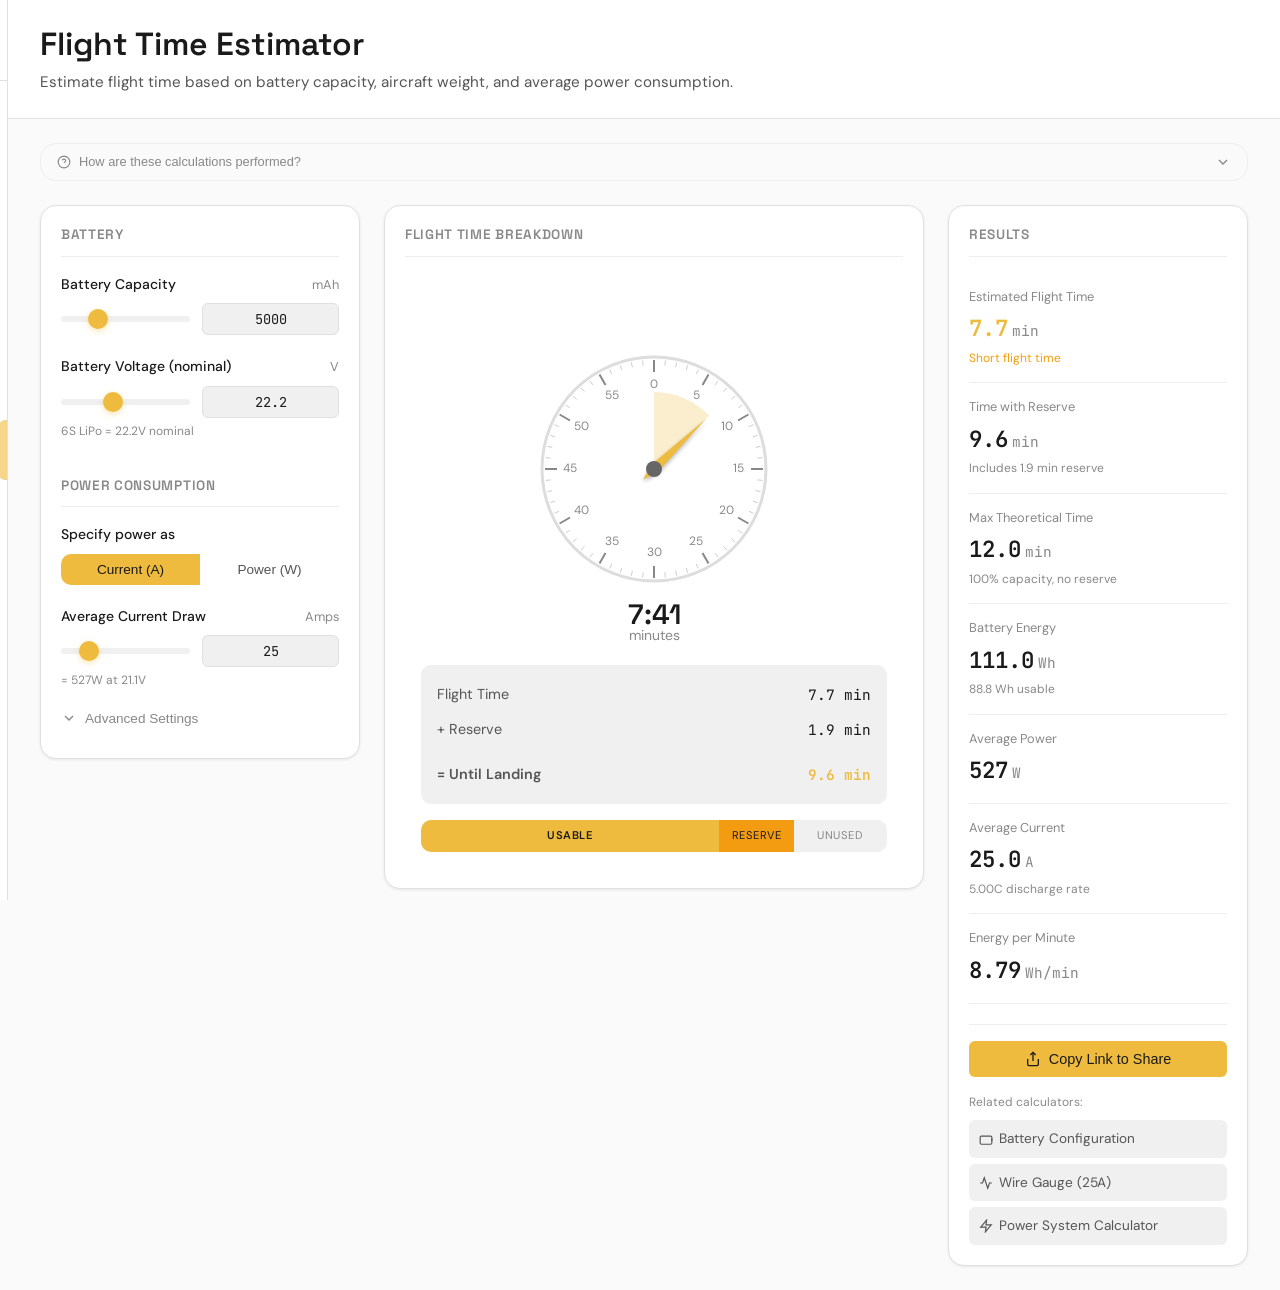
==== commit 3266b546: "Add calculation explanations to all calculator pages Added collapsible calculation explanation secti" ====
--- a/flight-time.html
+++ b/flight-time.html
@@ -102,6 +102,121 @@
       </header>
 
       <div class="calculator-container">
+        <!-- Calculation Explanations Section -->
+        <div class="calculation-explanations collapsed" id="calculation-explanations">
+          <button class="calculation-explanations-toggle" id="explanations-toggle" aria-expanded="false">
+            <div class="calculation-explanations-toggle-text">
+              <svg viewBox="0 0 24 24" fill="none" stroke="currentColor" stroke-width="2">
+                <circle cx="12" cy="12" r="10"/>
+                <path d="M9.09 9a3 3 0 0 1 5.83 1c0 2-3 3-3 3"/>
+                <line x1="12" y1="17" x2="12.01" y2="17"/>
+              </svg>
+              How are these calculations performed?
+            </div>
+            <svg class="calculation-explanations-toggle-icon" viewBox="0 0 24 24" fill="none" stroke="currentColor" stroke-width="2">
+              <polyline points="6 9 12 15 18 9"/>
+            </svg>
+          </button>
+
+          <div class="calculation-explanations-content">
+            <div class="calculation-explanations-inner">
+              <h3>Understanding Flight Time Calculations</h3>
+              <p>
+                This calculator estimates flight duration based on battery capacity, power consumption, and operational
+                reserves. Accurate flight time prediction is critical for mission planning and safe operation.
+              </p>
+
+              <h4>Basic Flight Time Formula</h4>
+              <p>
+                Flight time depends on available energy and average power draw:
+              </p>
+              <span class="formula-label">Flight Time Calculation</span>
+              <code class="formula">Time (minutes) = (Capacity / Current) × 60</code>
+              <p>
+                where Capacity is in Ah and Current is the average draw in Amps. This gives the theoretical maximum time,
+                which must be adjusted for usable capacity and reserves.
+              </p>
+
+              <h4>Usable Capacity</h4>
+              <p>
+                Batteries shouldn't be discharged to 0%. Usable capacity based on safe discharge depth:
+              </p>
+              <span class="formula-label">Usable Capacity</span>
+              <code class="formula">C_usable = C_total × (Discharge_depth / 100)</code>
+              <p>
+                For LiPo batteries, 80% discharge depth (down to 3.3V/cell) balances flight time with battery longevity.
+                Deeper discharges reduce cycle life significantly.
+              </p>
+
+              <h4>Reserve Margin</h4>
+              <p>
+                A safety reserve ensures you land before critical battery depletion:
+              </p>
+              <span class="formula-label">Flight Time with Reserve</span>
+              <code class="formula">T_flight = T_usable × (1 - Reserve / 100)</code>
+              <p>
+                Typical reserves are 20-30%. This accounts for unexpected headwinds, navigation errors, or higher-than-expected
+                power consumption. Never plan to use 100% of calculated flight time.
+              </p>
+
+              <h4>C-Rating During Flight</h4>
+              <p>
+                Current draw relative to battery capacity affects performance:
+              </p>
+              <span class="formula-label">C-Rate</span>
+              <code class="formula">C-rate = Current / Capacity</code>
+              <p>
+                Higher C-rates cause more voltage sag and reduce effective capacity. Staying below 50% of the battery's
+                rated continuous C-rating maintains better performance and extends battery life.
+              </p>
+
+              <h4>Voltage Sag Effect</h4>
+              <p>
+                Under load, battery voltage drops due to internal resistance:
+              </p>
+              <span class="formula-label">Effective Voltage</span>
+              <code class="formula">V_eff = V_nom × (1 - sag%/100)</code>
+              <p>
+                Typical sag is 5-15% depending on load and battery quality. This affects available power and must be
+                accounted for in ESC low-voltage cutoff settings.
+              </p>
+
+              <div class="limitations-section">
+                <h4>
+                  <svg viewBox="0 0 24 24" fill="none" stroke="currentColor" stroke-width="2">
+                    <path d="M10.29 3.86L1.82 18a2 2 0 0 0 1.71 3h16.94a2 2 0 0 0 1.71-3L13.71 3.86a2 2 0 0 0-3.42 0z"/>
+                    <line x1="12" y1="9" x2="12" y2="13"/>
+                    <line x1="12" y1="17" x2="12.01" y2="17"/>
+                  </svg>
+                  Limitations
+                </h4>
+                <ul>
+                  <li>
+                    <strong>Assumes constant power:</strong> Real flights involve varying power consumption (takeoff, climbing,
+                    hovering, cruising). Use average values for typical flight profiles.
+                  </li>
+                  <li>
+                    <strong>Environmental factors:</strong> Wind, temperature, humidity, and altitude significantly affect flight
+                    time. Cold weather can reduce capacity by 20-40%. Always test in similar conditions.
+                  </li>
+                  <li>
+                    <strong>Battery aging:</strong> As batteries age, their capacity and internal resistance degrade. Expect
+                    10-20% reduction after 50-100 cycles. Recalibrate estimates periodically.
+                  </li>
+                  <li>
+                    <strong>Weight changes:</strong> Payload variations directly affect power consumption. Heavier aircraft
+                    require more power to hover and have shorter flight times.
+                  </li>
+                  <li>
+                    <strong>Safety margins are critical:</strong> Never rely on calculated maximums. Always maintain adequate
+                    reserves and land with battery remaining for emergencies.
+                  </li>
+                </ul>
+              </div>
+            </div>
+          </div>
+        </div>
+
         <div class="calculator-grid">
           <!-- Inputs Panel -->
           <div class="card inputs-panel">
@@ -347,10 +462,29 @@
       // Initialize
       init() {
         this.bindInputs();
+        this.initExplanationsToggle();
         this.loadFromUrl();
         this.calculate();
         this.initGauge();
         this.startAnimation();
+      },
+
+      // Initialize explanations toggle
+      initExplanationsToggle() {
+        const toggle = document.getElementById('explanations-toggle');
+        const container = document.getElementById('calculation-explanations');
+
+        toggle.addEventListener('click', () => {
+          const isCollapsed = container.classList.contains('collapsed');
+
+          if (isCollapsed) {
+            container.classList.remove('collapsed');
+            toggle.setAttribute('aria-expanded', 'true');
+          } else {
+            container.classList.add('collapsed');
+            toggle.setAttribute('aria-expanded', 'false');
+          }
+        });
       },
 
       // Bind all input events
--- a/styles.css
+++ b/styles.css
@@ -902,6 +902,176 @@
   background: var(--text-muted);
 }
 
+/* Calculation Explanations Section */
+.calculation-explanations {
+  margin-bottom: 24px;
+  background: var(--bg-card);
+  border: 1px solid var(--border);
+  border-radius: var(--radius-lg);
+  overflow: hidden;
+  transition: all var(--transition-normal);
+}
+
+.calculation-explanations.collapsed {
+  background: transparent;
+  border: 1px solid var(--border-light);
+}
+
+.calculation-explanations-toggle {
+  display: flex;
+  align-items: center;
+  justify-content: space-between;
+  width: 100%;
+  padding: 14px 20px;
+  border: none;
+  background: transparent;
+  color: var(--text-muted);
+  font-size: 0.875rem;
+  font-weight: 500;
+  cursor: pointer;
+  transition: all var(--transition-fast);
+  text-align: left;
+}
+
+.calculation-explanations.collapsed .calculation-explanations-toggle {
+  padding: 10px 16px;
+  font-size: 0.8rem;
+}
+
+.calculation-explanations-toggle:hover {
+  color: var(--text-primary);
+}
+
+.calculation-explanations-toggle-text {
+  display: flex;
+  align-items: center;
+  gap: 8px;
+}
+
+.calculation-explanations-toggle-text svg {
+  width: 18px;
+  height: 18px;
+  transition: transform var(--transition-fast);
+}
+
+.calculation-explanations.collapsed .calculation-explanations-toggle-text svg {
+  width: 14px;
+  height: 14px;
+}
+
+.calculation-explanations-toggle-icon {
+  width: 16px;
+  height: 16px;
+  color: var(--text-muted);
+  transition: transform var(--transition-fast);
+}
+
+.calculation-explanations:not(.collapsed) .calculation-explanations-toggle-icon {
+  transform: rotate(180deg);
+}
+
+.calculation-explanations-content {
+  max-height: 0;
+  overflow: hidden;
+  transition: max-height var(--transition-slow);
+}
+
+.calculation-explanations:not(.collapsed) .calculation-explanations-content {
+  max-height: 2000px;
+}
+
+.calculation-explanations-inner {
+  padding: 0 20px 20px 20px;
+  color: var(--text-secondary);
+  font-size: 0.9rem;
+  line-height: 1.7;
+}
+
+.calculation-explanations-inner h3 {
+  color: var(--text-primary);
+  font-size: 1.1rem;
+  margin-top: 20px;
+  margin-bottom: 12px;
+}
+
+.calculation-explanations-inner h3:first-child {
+  margin-top: 0;
+}
+
+.calculation-explanations-inner h4 {
+  color: var(--text-primary);
+  font-size: 0.95rem;
+  margin-top: 16px;
+  margin-bottom: 8px;
+}
+
+.calculation-explanations-inner p {
+  margin-bottom: 12px;
+}
+
+.calculation-explanations-inner ul {
+  margin: 12px 0;
+  padding-left: 24px;
+}
+
+.calculation-explanations-inner li {
+  margin-bottom: 6px;
+  color: var(--text-secondary);
+}
+
+.calculation-explanations-inner code {
+  background: var(--bg-tertiary);
+  padding: 2px 6px;
+  border-radius: 3px;
+  font-family: 'JetBrains Mono', monospace;
+  font-size: 0.85em;
+  color: var(--text-primary);
+}
+
+.formula {
+  display: block;
+  background: var(--bg-tertiary);
+  padding: 12px 16px;
+  margin: 12px 0;
+  border-radius: var(--radius-sm);
+  border-left: 3px solid var(--accent);
+  font-family: 'JetBrains Mono', monospace;
+  font-size: 0.9rem;
+  color: var(--text-primary);
+  overflow-x: auto;
+}
+
+.formula-label {
+  font-size: 0.75rem;
+  color: var(--text-muted);
+  margin-bottom: 6px;
+  display: block;
+  font-weight: 500;
+  text-transform: uppercase;
+  letter-spacing: 0.05em;
+}
+
+.limitations-section {
+  background: var(--accent-soft);
+  padding: 16px;
+  border-radius: var(--radius-sm);
+  margin-top: 20px;
+  border-left: 3px solid var(--warning);
+}
+
+.limitations-section h4 {
+  color: var(--warning);
+  margin-top: 0;
+  display: flex;
+  align-items: center;
+  gap: 6px;
+}
+
+.limitations-section svg {
+  width: 16px;
+  height: 16px;
+}
+
 /* Print styles */
 @media print {
   .sidebar,
@@ -910,8 +1080,17 @@
   .use-in-section {
     display: none !important;
   }
-  
+
   .main-content {
     margin-left: 0 !important;
   }
-}
+
+  .calculation-explanations {
+    border: 1px solid var(--border);
+    page-break-inside: avoid;
+  }
+
+  .calculation-explanations-content {
+    max-height: none !important;
+  }
+}
